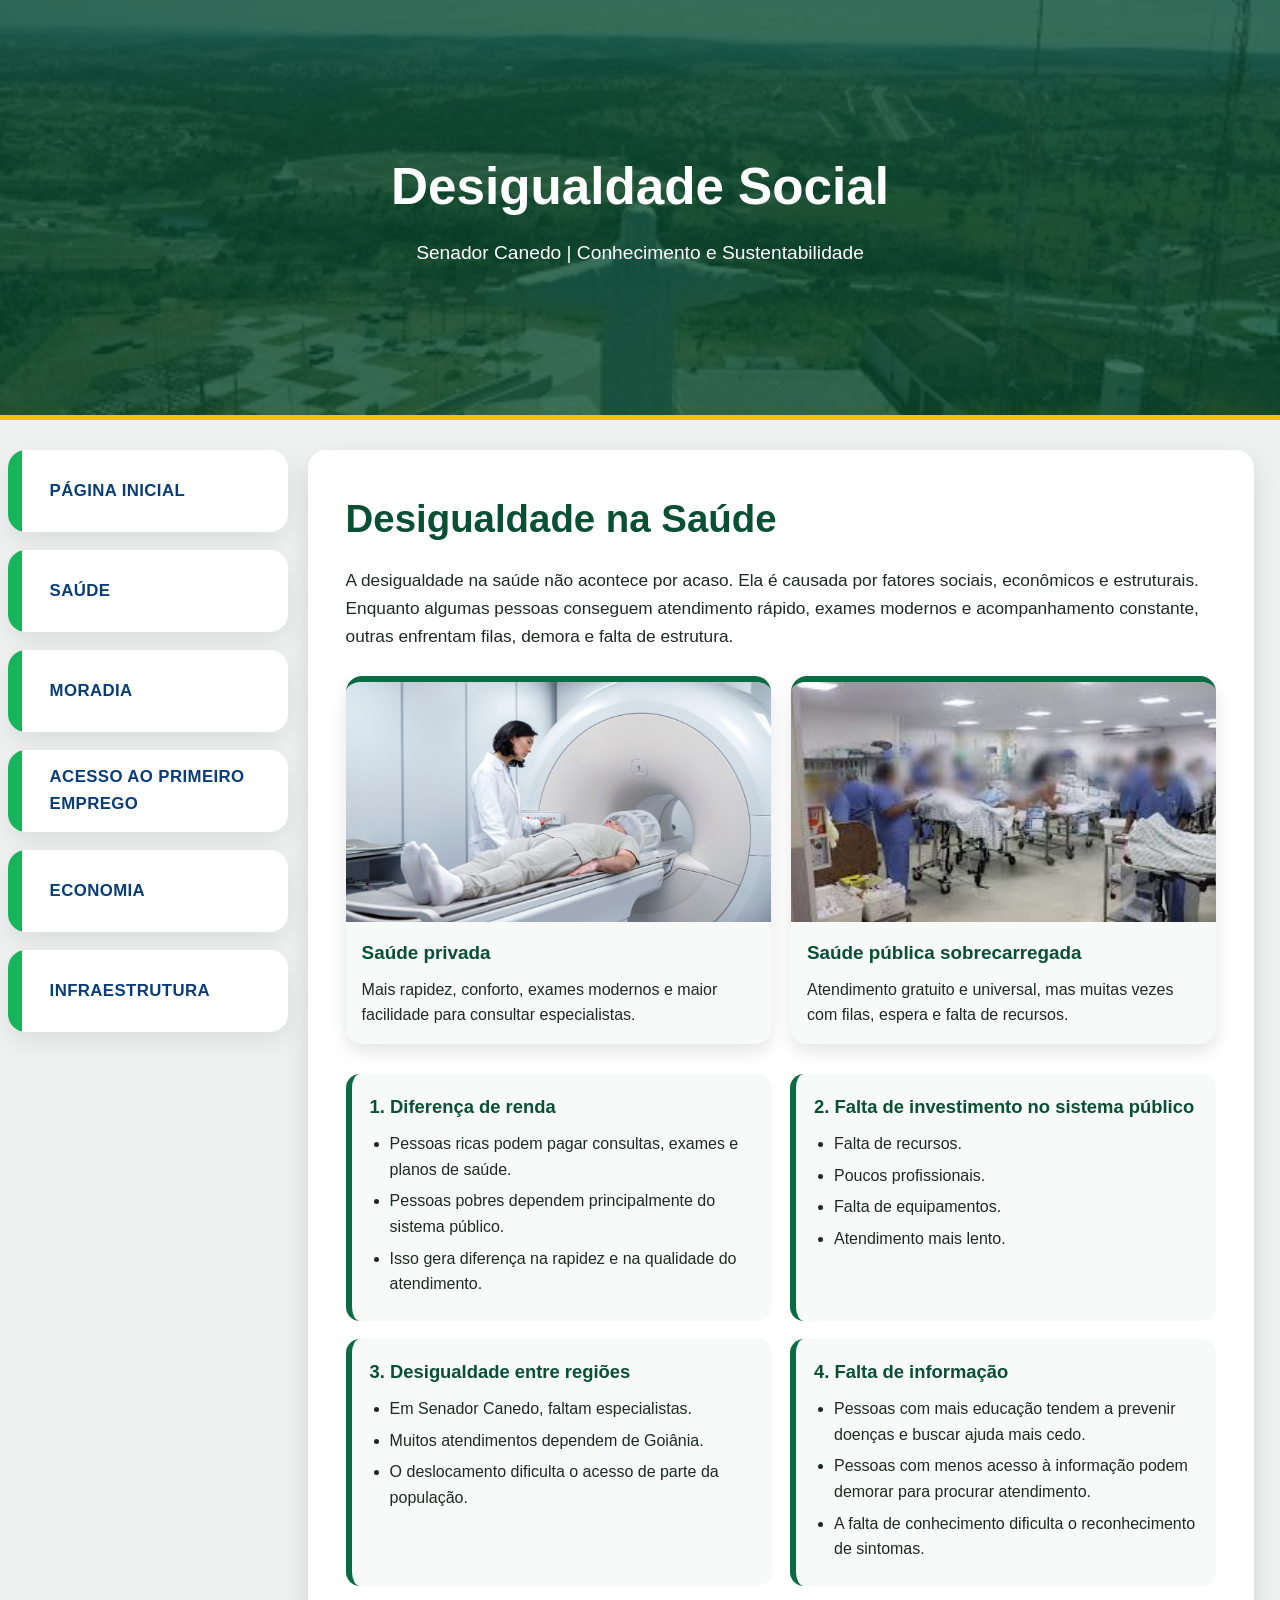
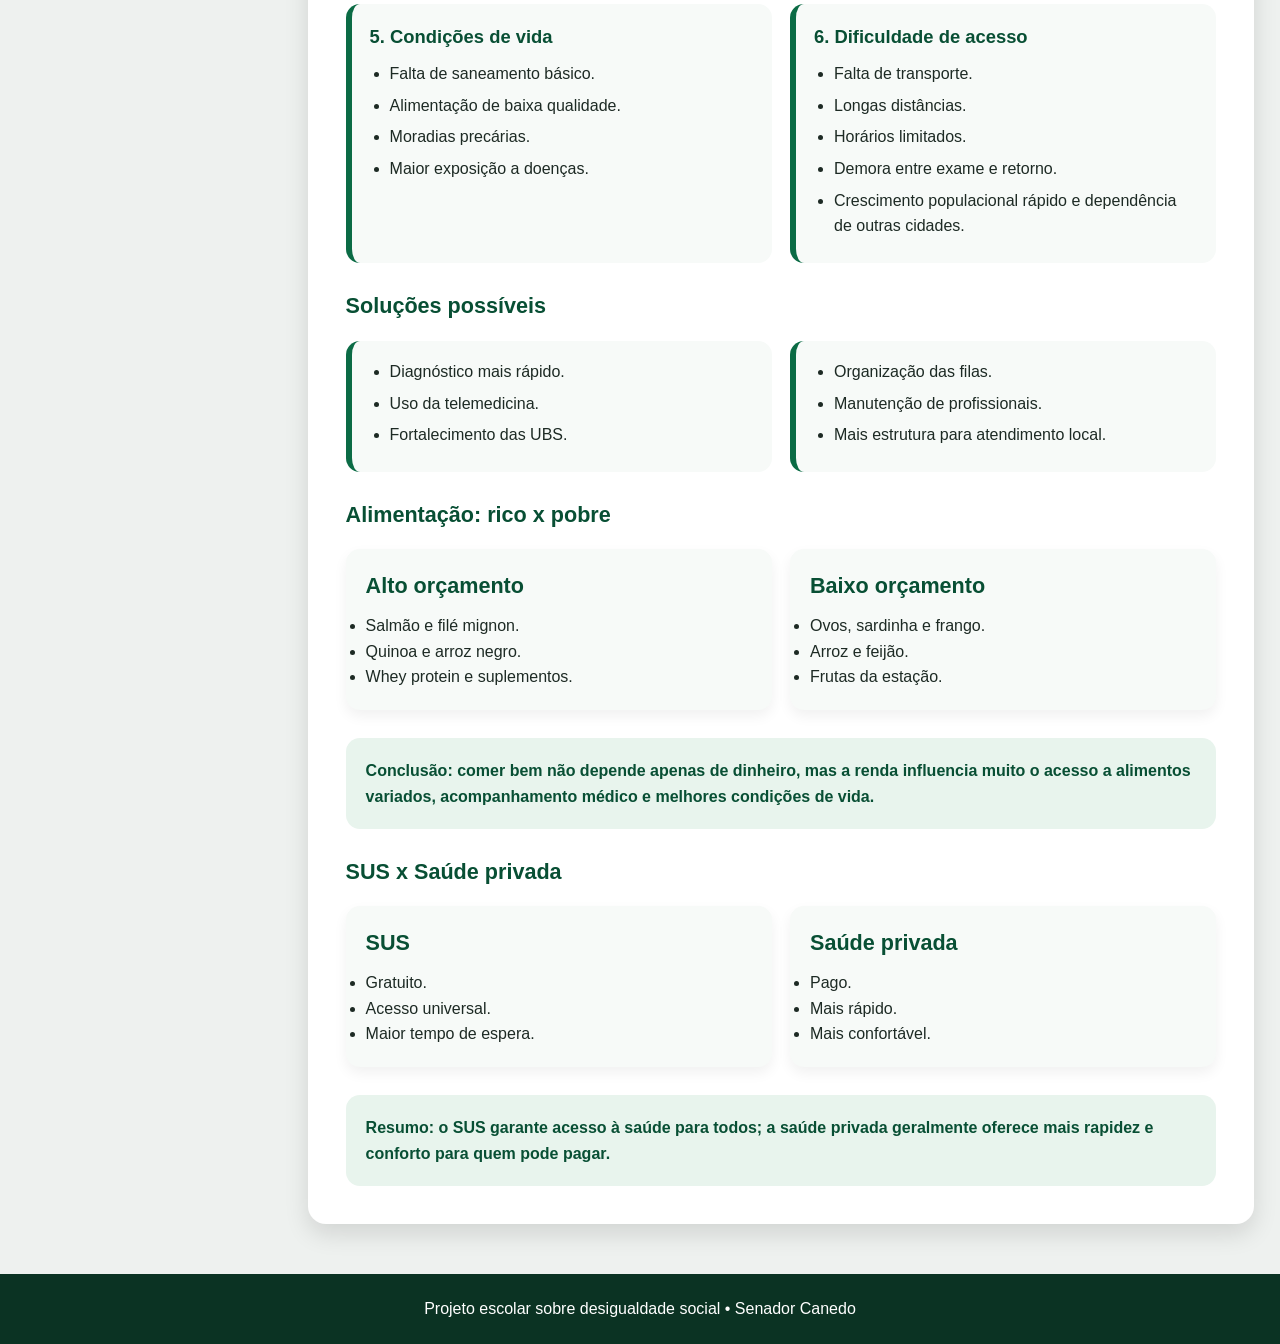
==== Saúde.html @ 7e4d53de "Add files via upload" ====
<!DOCTYPE html>
<html lang="pt-BR">
<head>
  <meta charset="UTF-8" />
  <meta name="viewport" content="width=device-width, initial-scale=1.0" />
  <title>Saúde | Desigualdade Social</title>
  <link rel="stylesheet" href="style.css" />

  <style>
    .conteudo-topico h3 {
      color: var(--verde-escuro);
      margin: 26px 0 10px;
      font-size: 1.35rem;
    }

    .intro-saude {
      font-size: 1.08rem;
      margin-bottom: 24px;
    }

    .contraste-saude {
      display: grid;
      grid-template-columns: repeat(2, 1fr);
      gap: 20px;
      margin: 26px 0 30px;
    }

    .foto-contraste {
      background: #f7faf8;
      border-radius: 16px;
      overflow: hidden;
      box-shadow: 0 8px 18px rgba(0, 0, 0, 0.10);
      border-top: 6px solid var(--verde-principal);
    }

    .foto-contraste img {
      width: 100%;
      height: 240px;
      object-fit: cover;
    }

    .foto-contraste div {
      padding: 16px;
    }

    .foto-contraste h3 {
      margin: 0 0 8px;
      font-size: 1.18rem;
    }

    .blocos-saude {
      display: grid;
      grid-template-columns: repeat(2, 1fr);
      gap: 18px;
      margin-top: 18px;
    }

    .bloco-info {
      background: #f7faf8;
      border-left: 6px solid var(--verde-principal);
      border-radius: 14px;
      padding: 18px;
    }

    .bloco-info h3 {
      margin-top: 0;
      font-size: 1.15rem;
    }

    .bloco-info ul {
      padding-left: 20px;
    }

    .bloco-info li {
      margin-bottom: 6px;
    }

    .comparativo-saude {
      display: grid;
      grid-template-columns: repeat(2, 1fr);
      gap: 18px;
      margin-top: 16px;
    }

    .card-comparativo {
      background: #f7faf8;
      border-radius: 14px;
      padding: 20px;
      box-shadow: 0 6px 14px rgba(0, 0, 0, 0.06);
    }

    .card-comparativo h3 {
      margin-top: 0;
    }

    .destaque-final {
      margin-top: 28px;
      background: #e8f4ed;
      border-radius: 14px;
      padding: 20px;
      font-weight: bold;
      color: var(--verde-escuro);
    }

    @media (max-width: 900px) {
      .contraste-saude,
      .blocos-saude,
      .comparativo-saude {
        grid-template-columns: 1fr;
      }
    }
  </style>
</head>
<body>
  <header class="hero">
    <div class="hero-overlay"></div>
    <div class="hero-content container">
      <h1>Desigualdade Social</h1>
      <p>Senador Canedo | Conhecimento e Sustentabilidade</p>
    </div>
  </header>

  <section class="layout-principal container">
    <nav class="menu-principal menu-lateral-estilo">
      <div class="menu-links">
        <a href="index.html">Página Inicial</a>
        <a href="Saúde.html">Saúde</a>
        <a href="Moradia.html">Moradia</a>
        <a href="Acesso ao primeiro emprego.html">Acesso ao primeiro emprego</a>
        <a href="economia.html">Economia</a>
        <a href="infraestrutura.html">Infraestrutura</a>
      </div>
    </nav>

    <main class="pagina-topico">
      <section class="conteudo-topico">
        <h2>Desigualdade na Saúde</h2>

        <p class="intro-saude">
          A desigualdade na saúde não acontece por acaso. Ela é causada por fatores sociais,
          econômicos e estruturais. Enquanto algumas pessoas conseguem atendimento rápido,
          exames modernos e acompanhamento constante, outras enfrentam filas, demora e falta
          de estrutura.
        </p>

        <section class="contraste-saude">
          <article class="foto-contraste">
            <img src="ressonancia.jpg" alt="Pessoa realizando exame em equipamento moderno de saúde privada" />
            <div>
              <h3>Saúde privada</h3>
              <p>Mais rapidez, conforto, exames modernos e maior facilidade para consultar especialistas.</p>
            </div>
          </article>

          <article class="foto-contraste">
            <img src="saudepublica.jpeg" alt="Unidade pública de saúde com muitas pessoas aguardando atendimento" />
            <div>
              <h3>Saúde pública sobrecarregada</h3>
              <p>Atendimento gratuito e universal, mas muitas vezes com filas, espera e falta de recursos.</p>
            </div>
          </article>
        </section>

        <div class="blocos-saude">
          <article class="bloco-info">
            <h3>1. Diferença de renda</h3>
            <ul>
              <li>Pessoas ricas podem pagar consultas, exames e planos de saúde.</li>
              <li>Pessoas pobres dependem principalmente do sistema público.</li>
              <li>Isso gera diferença na rapidez e na qualidade do atendimento.</li>
            </ul>
          </article>

          <article class="bloco-info">
            <h3>2. Falta de investimento no sistema público</h3>
            <ul>
              <li>Falta de recursos.</li>
              <li>Poucos profissionais.</li>
              <li>Falta de equipamentos.</li>
              <li>Atendimento mais lento.</li>
            </ul>
          </article>

          <article class="bloco-info">
            <h3>3. Desigualdade entre regiões</h3>
            <ul>
              <li>Em Senador Canedo, faltam especialistas.</li>
              <li>Muitos atendimentos dependem de Goiânia.</li>
              <li>O deslocamento dificulta o acesso de parte da população.</li>
            </ul>
          </article>

          <article class="bloco-info">
            <h3>4. Falta de informação</h3>
            <ul>
              <li>Pessoas com mais educação tendem a prevenir doenças e buscar ajuda mais cedo.</li>
              <li>Pessoas com menos acesso à informação podem demorar para procurar atendimento.</li>
              <li>A falta de conhecimento dificulta o reconhecimento de sintomas.</li>
            </ul>
          </article>

          <article class="bloco-info">
            <h3>5. Condições de vida</h3>
            <ul>
              <li>Falta de saneamento básico.</li>
              <li>Alimentação de baixa qualidade.</li>
              <li>Moradias precárias.</li>
              <li>Maior exposição a doenças.</li>
            </ul>
          </article>

          <article class="bloco-info">
            <h3>6. Dificuldade de acesso</h3>
            <ul>
              <li>Falta de transporte.</li>
              <li>Longas distâncias.</li>
              <li>Horários limitados.</li>
              <li>Demora entre exame e retorno.</li>
              <li>Crescimento populacional rápido e dependência de outras cidades.</li>
            </ul>
          </article>
        </div>

        <h3>Soluções possíveis</h3>
        <div class="blocos-saude">
          <article class="bloco-info">
            <ul>
              <li>Diagnóstico mais rápido.</li>
              <li>Uso da telemedicina.</li>
              <li>Fortalecimento das UBS.</li>
            </ul>
          </article>

          <article class="bloco-info">
            <ul>
              <li>Organização das filas.</li>
              <li>Manutenção de profissionais.</li>
              <li>Mais estrutura para atendimento local.</li>
            </ul>
          </article>
        </div>

        <h3>Alimentação: rico x pobre</h3>
        <div class="comparativo-saude">
          <article class="card-comparativo">
            <h3>Alto orçamento</h3>
            <ul>
              <li>Salmão e filé mignon.</li>
              <li>Quinoa e arroz negro.</li>
              <li>Whey protein e suplementos.</li>
            </ul>
          </article>

          <article class="card-comparativo">
            <h3>Baixo orçamento</h3>
            <ul>
              <li>Ovos, sardinha e frango.</li>
              <li>Arroz e feijão.</li>
              <li>Frutas da estação.</li>
            </ul>
          </article>
        </div>

        <p class="destaque-final">
          Conclusão: comer bem não depende apenas de dinheiro, mas a renda influencia muito o acesso
          a alimentos variados, acompanhamento médico e melhores condições de vida.
        </p>

        <h3>SUS x Saúde privada</h3>
        <div class="comparativo-saude">
          <article class="card-comparativo">
            <h3>SUS</h3>
            <ul>
              <li>Gratuito.</li>
              <li>Acesso universal.</li>
              <li>Maior tempo de espera.</li>
            </ul>
          </article>

          <article class="card-comparativo">
            <h3>Saúde privada</h3>
            <ul>
              <li>Pago.</li>
              <li>Mais rápido.</li>
              <li>Mais confortável.</li>
            </ul>
          </article>
        </div>

        <p class="destaque-final">
          Resumo: o SUS garante acesso à saúde para todos; a saúde privada geralmente oferece mais rapidez
          e conforto para quem pode pagar.
        </p>
      </section>
    </main>
  </section>

  <footer class="rodape">
    <div class="container">
      <p>Projeto escolar sobre desigualdade social • Senador Canedo</p>
    </div>
  </footer>

  <script src="script.js"></script>
</body>
</html>
---- style.css ----
:root {
  --verde-principal: #0b6b45;
  --verde-escuro: #084f34;
  --verde-menu: #055b37;
  --amarelo-destaque: #f2c400;
  --cinza-fundo: #eef1ef;
  --branco: #ffffff;
  --texto: #1d2a24;
  --sombra: 0 10px 25px rgba(0, 0, 0, 0.12);
}

* {
  margin: 0;
  padding: 0;
  box-sizing: border-box;
}

body {
  font-family: Arial, Helvetica, sans-serif;
  background: var(--cinza-fundo);
  color: var(--texto);
  line-height: 1.6;
}

img {
  max-width: 100%;
  display: block;
}

.container {
  width: min(1280px, 96%);
  margin: 0 auto;
}

.hero {
  position: relative;
  min-height: 420px;
  display: flex;
  align-items: center;
  justify-content: center;
  text-align: center;
  color: var(--branco);
  background:
    linear-gradient(rgba(7, 75, 47, 0.78), rgba(7, 75, 47, 0.78)),
    url('cristo.jpg') center/cover no-repeat;
  border-bottom: 5px solid var(--amarelo-destaque);
}

.hero-overlay {
  position: absolute;
  inset: 0;
}

.hero-content {
  position: relative;
  z-index: 1;
  padding: 28px 0;
}

.hero h1 {
  font-size: clamp(2rem, 4vw, 3.2rem);
  margin-bottom: 10px;
}

.hero p {
  font-size: 1.2rem;
}

.layout-principal {
  display: flex;
  gap: 20px;
  align-items: flex-start;
  padding: 30px 0 50px;
}

.menu-principal {
  flex: 0 0 280px;
  margin-left: -18px;
}

.menu-lateral-estilo .menu-links {
  display: flex;
  flex-direction: column;
  gap: 18px;
  max-width: 100%;
}

.menu-lateral-estilo .menu-links a {
  position: relative;
  display: flex;
  align-items: center;
  min-height: 82px;
  padding: 0 28px 0 42px;
  background: var(--branco);
  color: #083d7a;
  text-decoration: none;
  font-weight: 800;
  font-size: 1.05rem;
  letter-spacing: 0.4px;
  text-transform: uppercase;
  border-radius: 18px;
  box-shadow: 0 10px 24px rgba(0, 0, 0, 0.08);
  overflow: hidden;
  transition: transform 0.2s ease, box-shadow 0.2s ease, color 0.2s ease;
}

.menu-lateral-estilo .menu-links a::before {
  content: "";
  position: absolute;
  left: 0;
  top: 0;
  width: 14px;
  height: 100%;
  background: #16b45b;
  border-radius: 18px 0 0 18px;
}

.menu-lateral-estilo .menu-links a:hover {
  transform: translateX(6px);
  box-shadow: 0 14px 28px rgba(0, 0, 0, 0.12);
}

.menu-lateral-estilo .menu-links a.ativo,
.menu-lateral-estilo .menu-links a[aria-current="page"] {
  color: #0b6b45;
}

.pagina-inicial,
.pagina-topico {
  flex: 1;
  min-width: 0;
}

.secao-destaque {
  background: var(--branco);
  border-radius: 18px;
  box-shadow: var(--sombra);
  display: grid;
  grid-template-columns: 1.35fr 0.95fr;
  gap: 28px;
  padding: 34px;
  margin-bottom: 30px;
}

.texto-destaque {
  display: flex;
  flex-direction: column;
  justify-content: center;
}

.tag {
  display: inline-block;
  width: fit-content;
  background: #e8f4ed;
  color: var(--verde-escuro);
  font-weight: bold;
  padding: 8px 14px;
  border-radius: 999px;
  margin-bottom: 16px;
}

.texto-destaque h2,
.conteudo-topico h2 {
  font-size: clamp(1.8rem, 3vw, 2.7rem);
  margin-bottom: 18px;
  color: var(--verde-escuro);
}

.texto-destaque p + p,
.conteudo-topico p + p {
  margin-top: 14px;
}

.imagem-reflexao img {
  width: 100%;
  height: 100%;
  min-height: 320px;
  object-fit: cover;
  border-radius: 16px;
}

.cards-conteudo {
  display: grid;
  grid-template-columns: repeat(2, 1fr);
  gap: 24px;
}

.card-link {
  background: var(--branco);
  border-radius: 18px;
  box-shadow: var(--sombra);
  padding: 26px;
  display: flex;
  flex-direction: column;
  justify-content: space-between;
  min-height: 280px;
  border-top: 6px solid var(--verde-principal);
}

.card-topo h3 {
  color: var(--verde-escuro);
  margin-bottom: 10px;
  font-size: 1.4rem;
}

.card-topo p {
  color: #405049;
}

.trailer-box {
  position: relative;
  margin-top: 18px;
  border-radius: 14px;
  overflow: hidden;
  box-shadow: 0 8px 18px rgba(0, 0, 0, 0.12);
}

.trailer-box img {
  width: 100%;
  height: 180px;
  object-fit: cover;
}

.trailer-legenda {
  position: absolute;
  inset: 0;
  display: flex;
  align-items: center;
  justify-content: center;
  background: linear-gradient(rgba(0, 0, 0, 0.18), rgba(0, 0, 0, 0.4));
}

.play-trailer {
  width: 68px;
  height: 68px;
  border-radius: 50%;
  background: rgba(255, 255, 255, 0.9);
  display: flex;
  align-items: center;
  justify-content: center;
  font-size: 1.5rem;
  color: var(--verde-escuro);
  box-shadow: 0 8px 20px rgba(0, 0, 0, 0.18);
}

.botao-card {
  display: inline-block;
  margin-top: 22px;
  background: var(--verde-principal);
  color: var(--branco);
  text-decoration: none;
  padding: 12px 18px;
  border-radius: 10px;
  font-weight: bold;
  transition: 0.2s ease;
}

.botao-card:hover {
  background: var(--verde-escuro);
}

.conteudo-topico {
  background: var(--branco);
  border-radius: 18px;
  box-shadow: var(--sombra);
  padding: 38px;
  min-height: 420px;
}

.rodape {
  background: #0b3323;
  color: var(--branco);
  text-align: center;
  padding: 22px 0;
}

@media (max-width: 960px) {
  .layout-principal {
    flex-direction: column;
  }

  .menu-principal {
    width: 100%;
    flex: none;
    margin-left: 0;
  }

  .menu-lateral-estilo .menu-links {
    max-width: 100%;
  }

  .menu-lateral-estilo .menu-links a {
    min-height: 72px;
    font-size: 1rem;
  }

  .secao-destaque,
  .cards-conteudo {
    grid-template-columns: 1fr;
  }
}

@media (max-width: 600px) {
  .container {
    width: min(94%, 1280px);
  }

  .hero {
    min-height: 240px;
  }

  .secao-destaque,
  .conteudo-topico,
  .card-link {
    padding: 22px;
  }

  .trailer-box img {
    height: 160px;
  }
}

/* ===== Página Moradia - novo design ===== */
.moradia-page {
  display: flex;
  flex-direction: column;
  gap: 26px;
}

.moradia-banner,
.moradia-bloco,
.moradia-card-imagem,
.moradia-solucao,
.moradia-final,
.moradia-mini-card,
.moradia-resumo-grid article {
  background: var(--branco);
  border-radius: 18px;
  box-shadow: var(--sombra);
}

.moradia-banner {
  display: grid;
  grid-template-columns: 1.1fr 0.9fr;
  gap: 28px;
  padding: 34px;
  overflow: hidden;
  border-top: 6px solid var(--verde-principal);
}

.moradia-banner-texto {
  display: flex;
  flex-direction: column;
  justify-content: center;
}

.moradia-banner h2,
.moradia-bloco h2,
.moradia-card-imagem h2,
.moradia-solucao h2,
.moradia-final h2,
.moradia-mini-card h2 {
  color: var(--verde-escuro);
  font-size: clamp(1.55rem, 2.5vw, 2.35rem);
  line-height: 1.2;
  margin-bottom: 14px;
}

.moradia-banner-imagem img {
  width: 100%;
  height: 100%;
  min-height: 320px;
  object-fit: cover;
  border-radius: 16px;
}

.moradia-resumo-grid {
  display: grid;
  grid-template-columns: repeat(3, 1fr);
  gap: 18px;
}

.moradia-resumo-grid article {
  padding: 24px;
  border-left: 8px solid var(--amarelo-destaque);
}

.moradia-resumo-grid span {
  display: inline-flex;
  width: 44px;
  height: 44px;
  align-items: center;
  justify-content: center;
  border-radius: 50%;
  background: #e8f4ed;
  color: var(--verde-escuro);
  font-weight: 800;
  margin-bottom: 12px;
}

.moradia-resumo-grid h3,
.moradia-lista h3 {
  color: var(--verde-escuro);
  margin-bottom: 8px;
}

.moradia-bloco {
  display: grid;
  grid-template-columns: 1fr 0.95fr;
  gap: 28px;
  padding: 34px;
}

.destaque-verde {
  border-top: 6px solid var(--verde-principal);
}

.moradia-lista {
  background: #f5f8f6;
  border-radius: 16px;
  padding: 24px;
}

.moradia-lista ul {
  padding-left: 20px;
}

.moradia-lista li + li {
  margin-top: 12px;
}

.moradia-card-imagem {
  display: grid;
  grid-template-columns: 0.9fr 1.1fr;
  gap: 28px;
  padding: 30px;
  align-items: center;
}

.moradia-card-imagem.invertido {
  grid-template-columns: 1fr 1fr;
}

.moradia-card-imagem img,
.moradia-mini-card img,
.moradia-final img {
  width: 100%;
  height: 100%;
  min-height: 280px;
  object-fit: cover;
  border-radius: 16px;
}

.moradia-duplo {
  display: grid;
  grid-template-columns: repeat(2, 1fr);
  gap: 24px;
}

.moradia-mini-card {
  overflow: hidden;
}

.moradia-mini-card img {
  height: 240px;
  min-height: 240px;
  border-radius: 18px 18px 0 0;
}

.moradia-mini-card div {
  padding: 26px;
}

.moradia-solucao {
  padding: 34px;
  border-top: 6px solid var(--amarelo-destaque);
}

.moradia-solucao-topo {
  max-width: 850px;
  margin-bottom: 24px;
}

.moradia-solucoes-grid {
  display: grid;
  grid-template-columns: repeat(3, 1fr);
  gap: 16px;
}

.moradia-solucoes-grid article {
  background: #f5f8f6;
  border-radius: 14px;
  padding: 20px;
  border-left: 6px solid var(--verde-principal);
}

.moradia-solucoes-grid strong {
  display: block;
  color: var(--verde-escuro);
  margin-bottom: 8px;
}

.moradia-final {
  display: grid;
  grid-template-columns: 1.15fr 0.85fr;
  gap: 28px;
  padding: 34px;
  align-items: center;
  background:
    linear-gradient(rgba(255, 255, 255, 0.94), rgba(255, 255, 255, 0.94)),
    linear-gradient(135deg, var(--verde-principal), var(--amarelo-destaque));
}

.moradia-page p + p {
  margin-top: 12px;
}

@media (max-width: 960px) {
  .moradia-banner,
  .moradia-bloco,
  .moradia-card-imagem,
  .moradia-card-imagem.invertido,
  .moradia-final,
  .moradia-duplo,
  .moradia-resumo-grid,
  .moradia-solucoes-grid {
    grid-template-columns: 1fr;
  }

  .moradia-banner,
  .moradia-bloco,
  .moradia-card-imagem,
  .moradia-solucao,
  .moradia-final {
    padding: 24px;
  }
}

@media (max-width: 600px) {
  .moradia-banner-imagem img,
  .moradia-card-imagem img,
  .moradia-final img {
    min-height: 220px;
  }

  .moradia-mini-card img {
    height: 200px;
    min-height: 200px;
  }
}

/* ===== Página Infraestrutura ===== */
.infraestrutura-page {
  display: flex;
  flex-direction: column;
  gap: 26px;
}

.infra-banner,
.infra-card-imagem,
.infra-mini-card,
.infra-final,
.infra-resumo-grid article {
  background: var(--branco);
  border-radius: 18px;
  box-shadow: var(--sombra);
}

.infra-banner {
  display: grid;
  grid-template-columns: 1.15fr 0.85fr;
  gap: 28px;
  padding: 34px;
  border-top: 6px solid var(--verde-principal);
}

.infra-banner-texto {
  display: flex;
  flex-direction: column;
  justify-content: center;
}

.infra-banner h2,
.infra-card-imagem h2,
.infra-mini-card h2,
.infra-final h2 {
  color: var(--verde-escuro);
  font-size: clamp(1.55rem, 2.5vw, 2.35rem);
  line-height: 1.2;
  margin-bottom: 14px;
}

.infra-banner-imagem img,
.infra-card-imagem img {
  width: 100%;
  height: 100%;
  min-height: 300px;
  object-fit: cover;
  border-radius: 16px;
}

.infra-resumo-grid {
  display: grid;
  grid-template-columns: repeat(3, 1fr);
  gap: 18px;
}

.infra-resumo-grid article {
  padding: 24px;
  border-left: 8px solid var(--amarelo-destaque);
}

.infra-resumo-grid span {
  display: inline-flex;
  width: 44px;
  height: 44px;
  align-items: center;
  justify-content: center;
  border-radius: 50%;
  background: #e8f4ed;
  color: var(--verde-escuro);
  font-weight: 800;
  margin-bottom: 12px;
}

.infra-resumo-grid h3 {
  color: var(--verde-escuro);
  margin-bottom: 8px;
}

.infra-card-imagem {
  display: grid;
  grid-template-columns: 0.9fr 1.1fr;
  gap: 28px;
  padding: 30px;
  align-items: center;
}

.infra-card-imagem.invertido {
  grid-template-columns: 1.1fr 0.9fr;
}

.legenda {
  margin-top: 14px;
  font-weight: 700;
  color: var(--verde-escuro);
  background: #e8f4ed;
  padding: 12px 14px;
  border-radius: 12px;
}

.infra-duplo {
  display: grid;
  grid-template-columns: repeat(2, 1fr);
  gap: 24px;
}

.infra-mini-card {
  padding: 30px;
  border-top: 6px solid var(--verde-principal);
}

.infra-mini-card.destaque-amarelo {
  border-top-color: var(--amarelo-destaque);
}

.infra-mini-card ul {
  padding-left: 20px;
}

.infra-mini-card li + li {
  margin-top: 10px;
}

.infra-final {
  padding: 34px;
  background:
    linear-gradient(rgba(255, 255, 255, 0.93), rgba(255, 255, 255, 0.93)),
    linear-gradient(135deg, var(--verde-principal), var(--amarelo-destaque));
}

.infraestrutura-page p + p {
  margin-top: 12px;
}

@media (max-width: 960px) {
  .infra-banner,
  .infra-card-imagem,
  .infra-card-imagem.invertido,
  .infra-resumo-grid,
  .infra-duplo {
    grid-template-columns: 1fr;
  }

  .infra-banner,
  .infra-card-imagem,
  .infra-mini-card,
  .infra-final {
    padding: 24px;
  }
}

@media (max-width: 600px) {
  .infra-banner-imagem img,
  .infra-card-imagem img {
    min-height: 220px;
  }
}
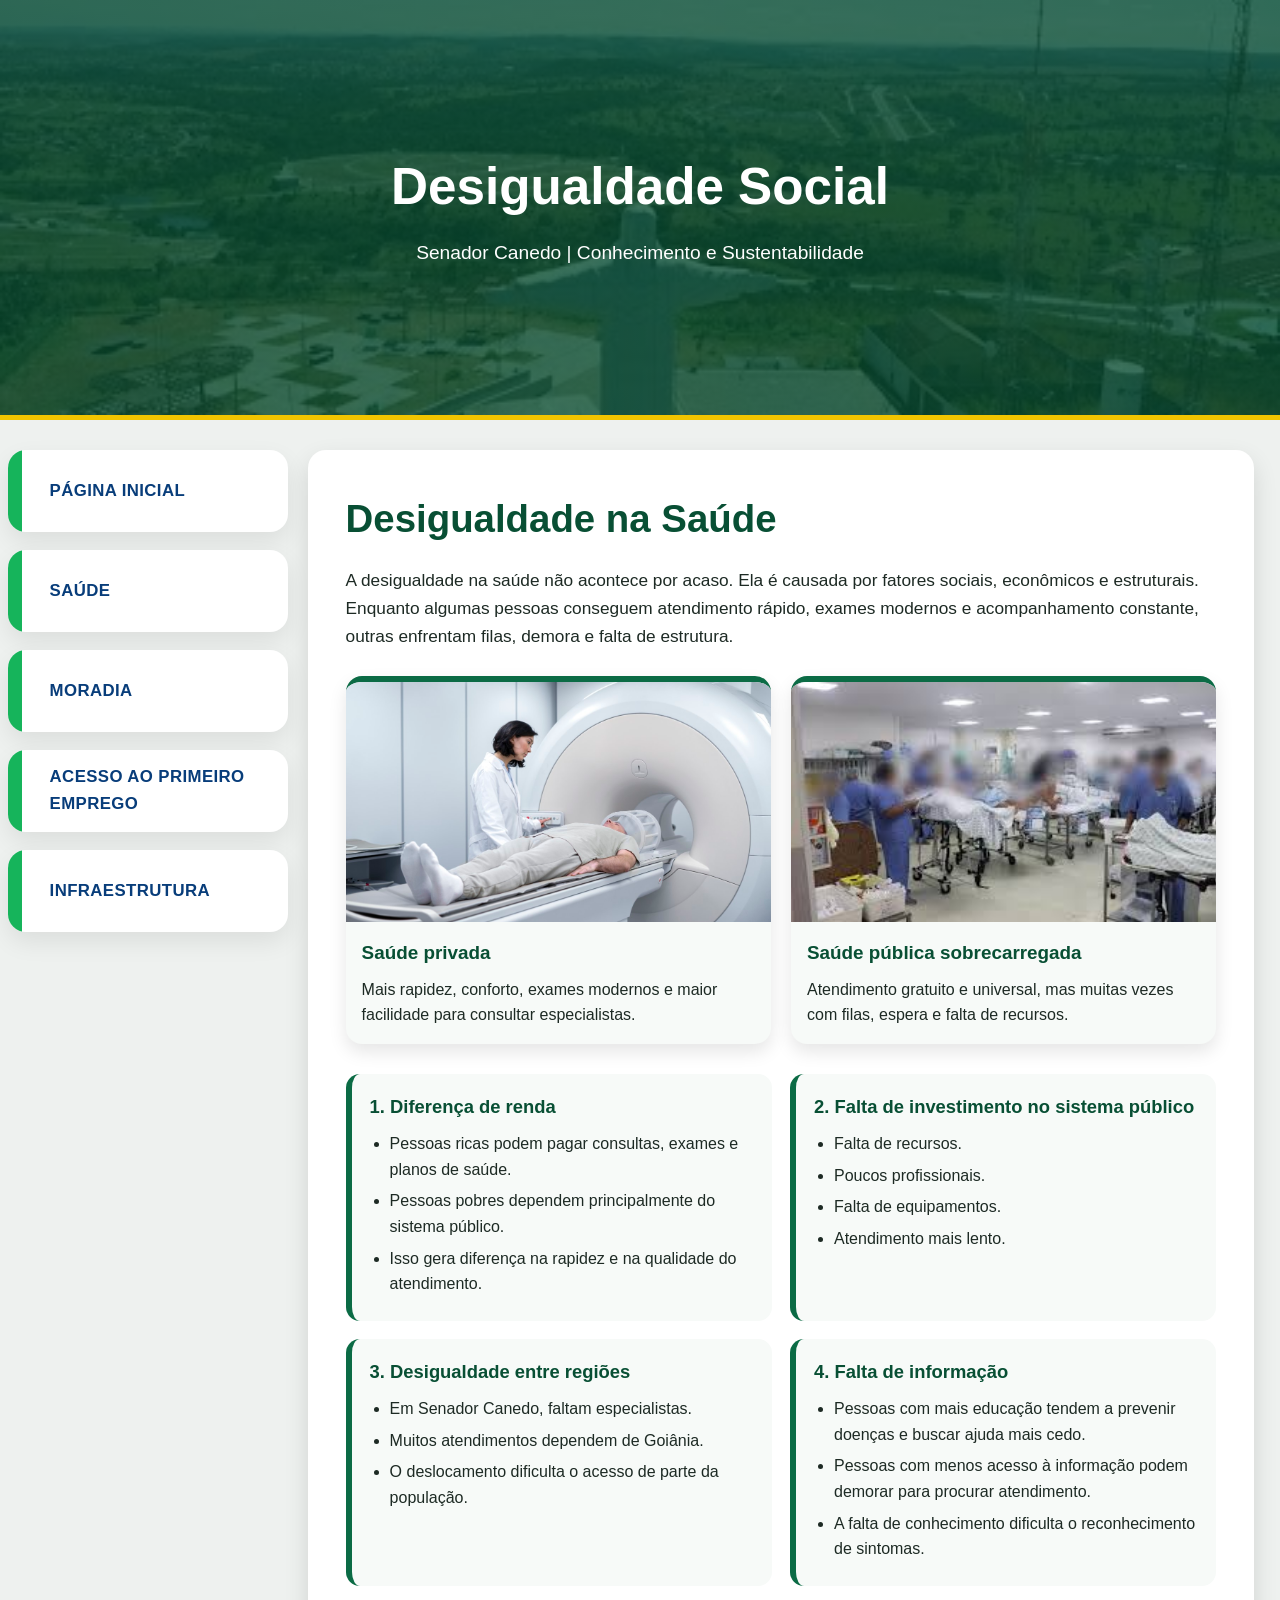
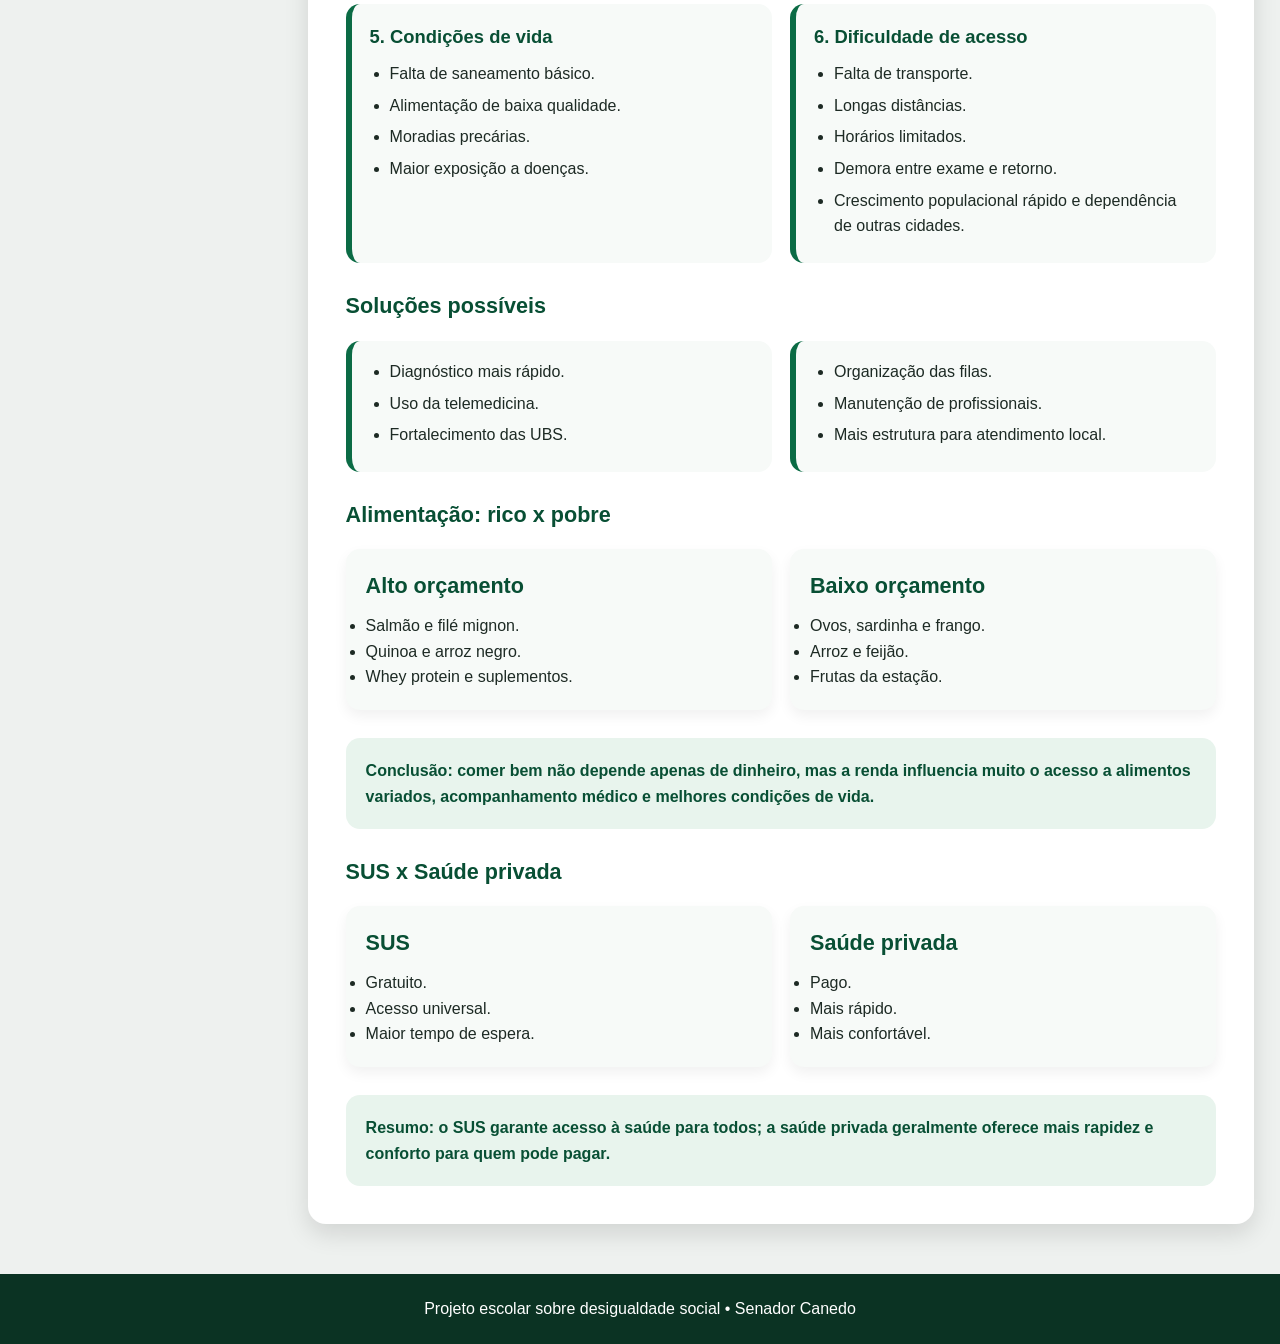
==== commit d44f35fa: "Remove link to Economia page from Saúde.html" ====
--- a/Saúde.html
+++ b/Saúde.html
@@ -127,7 +127,6 @@
         <a href="Saúde.html">Saúde</a>
         <a href="Moradia.html">Moradia</a>
         <a href="Acesso ao primeiro emprego.html">Acesso ao primeiro emprego</a>
-        <a href="economia.html">Economia</a>
         <a href="infraestrutura.html">Infraestrutura</a>
       </div>
     </nav>
--- a/style.css
+++ b/style.css
@@ -181,7 +181,7 @@
 
 .cards-conteudo {
   display: grid;
-  grid-template-columns: repeat(2, 1fr);
+  grid-template-columns: repeat(auto-fit, minmax(280px, 1fr));
   gap: 24px;
 }
 
@@ -706,3 +706,34 @@
     min-height: 220px;
   }
 }
+/* AJUSTE DOS CARDS (EXPANDIR E ALINHAR) */
+.pagina-inicial .cards-conteudo {
+  width: 100%;
+  margin-top: 10px;
+  grid-template-columns: repeat(3, 1fr);
+}
+
+.pagina-inicial .card-link {
+  height: 100%;
+  text-decoration: none;
+}
+
+/* ===== Ajuste final: três cards da página inicial ===== */
+.pagina-inicial .cards-conteudo {
+  width: 100%;
+  display: grid;
+  grid-template-columns: repeat(3, minmax(0, 1fr));
+  gap: 24px;
+  align-items: stretch;
+}
+
+.pagina-inicial .card-link {
+  width: 100%;
+  min-height: 300px;
+}
+
+@media (max-width: 1100px) {
+  .pagina-inicial .cards-conteudo {
+    grid-template-columns: 1fr;
+  }
+}
